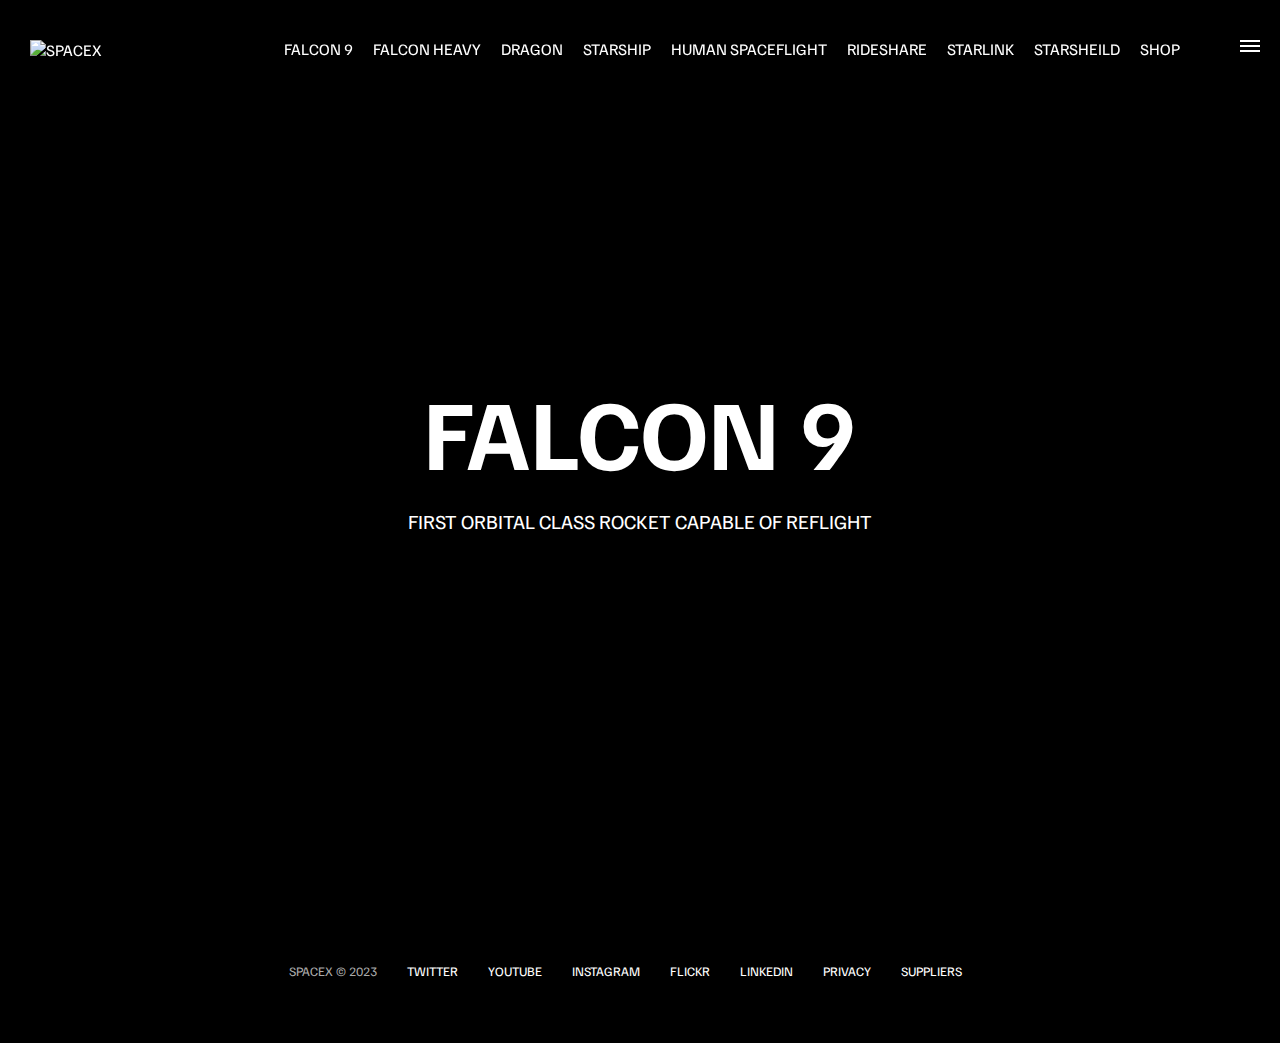
==== falcon9.html @ e47c8a84 "Created inner page layout with fade-in animation" ====
<!DOCTYPE html>
<html lang="en">
  <head>
    <meta charset="UTF-8" />
    <meta name="viewport" content="width=device-width, initial-scale=1.0" />
    <link rel="stylesheet" href="css/style.css" />
    <script src="js/script.js" defer></script>
    <title>SpaceX-Falcon 9</title>
  </head>
  <body>
    <div id="overlay"></div>
    <div id="mobile-menu" class="mobile-main-menu">
      <ul>
        <li><a href="#">Mission</a></li>
        <li><a href="#">Launches</a></li>
        <li><a href="#">Careers</a></li>
        <li><a href="#">Updates</a></li>
        <li><a href="#">Shop</a></li>

        <li class="mobile-only"><a href="falcon9.html">Falcon 9</a></li>
        <li class="mobile-only">
          <a href="falcon-heavy.html">Falcon Heavy</a>
        </li>
        <li class="mobile-only"><a href="dragon.html">Dragon</a></li>
        <li class="mobile-only"><a href="#">Starship</a></li>
        <li class="mobile-only"><a href="#">Human SpaceFlight</a></li>
        <li class="mobile-only"><a href="#">Rideshare</a></li>
        <li class="mobile-only"><a href="#">Starlink</a></li>
        <li class="mobile-only"><a href="#">Starsheild</a></li>
      </ul>
    </div>
    <header class="main-header">
      <div class="logo">
        <a href="index.html">
          <img src="img/logo.png" alt="SpaceX" />
        </a>
      </div>
      <nav class="desktop-main-menu">
        <ul>
          <li><a href="falcon9.html">Falcon 9</a></li>
          <li><a href="falcon-heavy.html">Falcon Heavy</a></li>
          <li><a href="dragon.html">Dragon</a></li>
          <li><a href="#">Starship</a></li>
          <li><a href="#">Human SpaceFlight</a></li>
          <li><a href="#">Rideshare</a></li>
          <li><a href="#">Starlink</a></li>
          <li><a href="#">Starsheild</a></li>
          <li><a href="#">Shop</a></li>
        </ul>
      </nav>
    </header>

    <!-- hamburger Menu -->
    <button id="menu-btn" class="hamburger" type="button">
      <span class="hamburger-top"></span>
      <span class="hamburger-middle"></span>
      <span class="hamburger-bottom"></span>
    </button>

    <section class="section-animate bg-falcon-9"></section>
    <div class="section-inner-center">
        <h3>Falcon 9</h3>
        <p>First orbital class rocket capable of reflight</p>
    </div>

    <footer>
      <ul>
        <li>SpaceX &copy; 2023</li>
        <li><a href="#">Twitter</a></li>
        <li><a href="#">Youtube</a></li>
        <li><a href="#">Instagram</a></li>
        <li><a href="#">Flickr</a></li>
        <li><a href="#">LinkedIn</a></li>
        <li><a href="#">Privacy</a></li>
        <li><a href="#">Suppliers</a></li>
      </ul>
    </footer>
  </body>
</html>
---- css/style.css ----
@import url("https://fonts.googleapis.com/css2?family=Bricolage+Grotesque&family=Familjen+Grotesk:wght@400;600;700&family=Lato&family=Playfair+Display:ital,wght@1,500&family=Roboto:wght@300&display=swap");

*,
*::before,
*::after {
  margin: 0;
  padding: 0;
  box-sizing: border-box;
}

body {
  font-family: "Familjen Grotesk", sans-serif;
  background: #000;
  color: #fff;
}

a {
  text-decoration: none;
  color: #fff;
}

ul {
  list-style: none;
}

/* Header/Navbar */
.main-header {
  position: fixed;
  top: 0;
  left: 0;
  width: 100%;
  z-index: 3;
  display: flex;
  justify-content: space-between;
  align-items: center;
  text-transform: uppercase;
  height: 100px;
  padding: 0 30px;
}

/* Logo */

.logo {
  width: 210px;
  height: auto;
}

.logo img {
  width: 100%;
  display: block;
  height: auto;
}

/* Desktop Menu */

.desktop-main-menu {
  margin-right: 50px;
}

.desktop-main-menu ul {
  display: flex;
}

.desktop-main-menu ul li {
  position: relative;
  margin-right: 20px;
  padding-bottom: 2px;
}

/* Menu item bottom border */
.desktop-main-menu ul li a::after {
  content: "";
  position: absolute;
  bottom: 0;
  left: 0;
  width: 100%;
  height: 1px;
  background: #fff;
  transform: scaleX(0);
  transition: transform 0.6s cubic-bezier(0.19, 1, 0.22, 1);
}

.desktop-main-menu ul li a:hover::after {
  transform: scaleX(1);
}

/* section */
section {
  position: relative;
  height: 100vh;
  background-position: center center;
  background-repeat: no-repeat;
  background-size: cover;
  text-transform: uppercase;
}

.section-inner {
  position: absolute;
  bottom: 200px;
  left: 150px;
  max-width: 560px;
}

.section-inner h4 {
  font-size: 22px;
  margin-bottom: 5px;
  font-weight: 300;
  animation: fadeInUp 0.5s ease-in-out;
}

.section-inner h2 {
  font-size: 50px;
  font-weight: 700;
  margin-bottom: 20px;
  animation: fadeInUp 0.5s ease-in-out 0.2s;
  animation-fill-mode: both; /*stop from showing at start of animation*/
}

.section-inner a {
  animation: fadeInUp 0.5s ease-in-out 0.4s;
  animation-fill-mode: both;
}
/* background images */
.section-a {
  background-image: url("../img/section-a.webp");
}

.section-b {
  background-image: url("../img/section-b.webp");
}

.section-c {
  background-image: url("../img/section-c.webp");
}

.section-d {
  background-image: url("../img/section-d.webp");
}

.section-e {
  background-image: url("../img/section-e.webp");
}

.section-f {
  background-image: url("../img/section-f.webp");
}

.btn {
  position: relative;
  display: inline-block;
  cursor: pointer;
  text-align: center;
  min-width: 130px;
  padding: 15px 50px;
  margin-top: 10px;
  border: 2px solid #fff;
  text-transform: uppercase;
  font-weight: bold;
  overflow: hidden;
  z-index: 2;
}

.btn:hover span {
  color: #000;
}

.btn .hover {
  position: absolute;
  top: 0;
  left: 0;
  width: 100%;
  height: 100%;
  background-color: #fff;
  color: #000;
  z-index: -1;
  transform: translateY(100%);
  transition: transform 0.6s cubic-bezier(0.19, 1, 0.22, 1);
}

.btn:hover .hover {
  transform: translateY(0);
}

.scroll-arrow {
  position: absolute;
  bottom: 50px;
  left: 50%;
  transform: translateY(-50%);
  animation: fadeBounce 5s infinite;
}

/* footer */
footer {
  position: relative;
  padding: 55px 0;
}

footer ul {
  display: flex;
  justify-content: center;
  align-items: center;
  flex-wrap: wrap;
}

footer ul li {
  margin-right: 30px;
  color: #aaa;
  text-transform: uppercase;
  font-size: 13px;
  line-height: 2.5;
}

footer ul li a {
  color: #fff;
  transition: color 0.6s;
}

footer ul li a:hover {
  color: #aaa;
}


/* hamburger menu */
.hamburger {
    position: fixed;
    top: 40px;
    right: 20px;
    z-index: 10;
    cursor: pointer;
    width: 20px;
    height: 20px;
    background: none;
    border: none;
}

.hamburger-top,
.hamburger-middle,
.hamburger-bottom {
    position: absolute;
    width: 20px;
    height: 2px;
    top: 0;
    left: 0;
    background: #fff;
    transition: all 0.5s;
}

.hamburger-middle {
    transform: translateY(5px);
}

.hamburger-bottom {
    transform: translateY(10px);
}

/* transition hamburger to X when open */
.open {
    transform: rotate(90deg);
}

.open .hamburger-top {
    transform: rotate(45deg) translateY(6px) translateX(6px);
}

.open .hamburger-middle {
    display: none;
}

.open .hamburger-bottom {
    transform: rotate(-45deg) translateY(6px) translateX(-6px);

}

/* overlay */
.overlay-show {
    position: fixed;
    top: 0;
    left: 0;
    width: 100%;
    height: 100%;
    background-color: rgba(0,0,0,0.5);
    z-index: 3;
}
/* stop body scroll */
.stop-scrolling {
    overflow: hidden;
}

/* hide mobile main menu  items */
.mobile-only {
    display: none;
}

/* mobile menu */
.mobile-main-menu {
    position: fixed;
    top: 0;
    right: 0;
    width: 350px;
    height: 100%;
    z-index: 4;
    background-color: #000;
    display: flex;
    align-items: center;
    justify-content: center;
    transform: translateX(100%);
    transition: transform 0.6s cubic-bezier(0.19,1,0.22,1);
}

/* Bring menu from right */
.show-menu {
    transform: translateX(0);
}

.mobile-main-menu ul {
    display: flex;
    flex-direction: column;
    align-items: end;
    justify-content: center;
    padding: 50px;
    width: 100%;
}

.mobile-main-menu ul li {
    margin-bottom: 20px;
    font-size: 18px;
    text-transform: uppercase;
    border-bottom: 1px #555 dotted;
    width: 100%;
    text-align: right;
    padding-bottom: 8px;
}

.mobile-main-menu ul li a {
    color: #fff;
    transition: color 0.6s;
}

.mobile-main-menu ul li a:hover {
    color: #aaa;
}

/* inner pages */
.bg-falcon-9 {
    background-image: url('/img/falcon-9.webp');
}

.section-animate {
    animation: fadeIn 2s ease-in-out;

}

.section-inner-center {
    position: absolute;
    top: 50%;
    left: 50%;
    transform: translate(-50%, -50%);
    text-transform: uppercase;
    text-align: center;
}

.section-inner-center h3 {
    font-size: 100px;
    margin-bottom: 15px;
    animation: fadeInUp 0.5s ease-in-out;  
}

.section-inner-center p {
    font-size: 20px;
    animation: fadeInUp 0.5s ease-in-out 0.2s;
    animation-fill-mode: both;
}

/* animations */

@keyframes fadeIn {
    0% {
      opacity: 0;
    }
  
    100% {
      opacity: 1;
    }
  }

@keyframes fadeInUp {
  0% {
    opacity: 0;
    transform: translateY(140px);
  }

  100% {
    opacity: 1;
    transform: translateY(0);
  }
}

@keyframes fadeBounce {
  0%,
  20%,
  50%,
  80%,
  100% {
    opacity: 0;
    transform: translateY(-20px);
  }

  40% {
    opacity: 1;
    transform: translateY(0);
  }
}

/* media queries */

@media (max-width: 960px) {
  /*hide desktop menu */
  .desktop-main-menu {
    display: none;
  }

  /* show main mobile items */
  .mobile-only {
    display: block;
  }
}

@media (max-width: 600px) {
  .section-inner {
    bottom: 75px;
    left: 20px;
  }

  .section-inner h2 {
    font-size: 40px;
  }

  footer ul li:first-child {
    position: absolute;
    top: 30px;
    left: 50%;
    transform: translate(-50%, -50%);
  }

  footer ul li {
    margin-right: 15px;
  }

  .logo {
    width: 150px;
    margin: auto;
  }
}
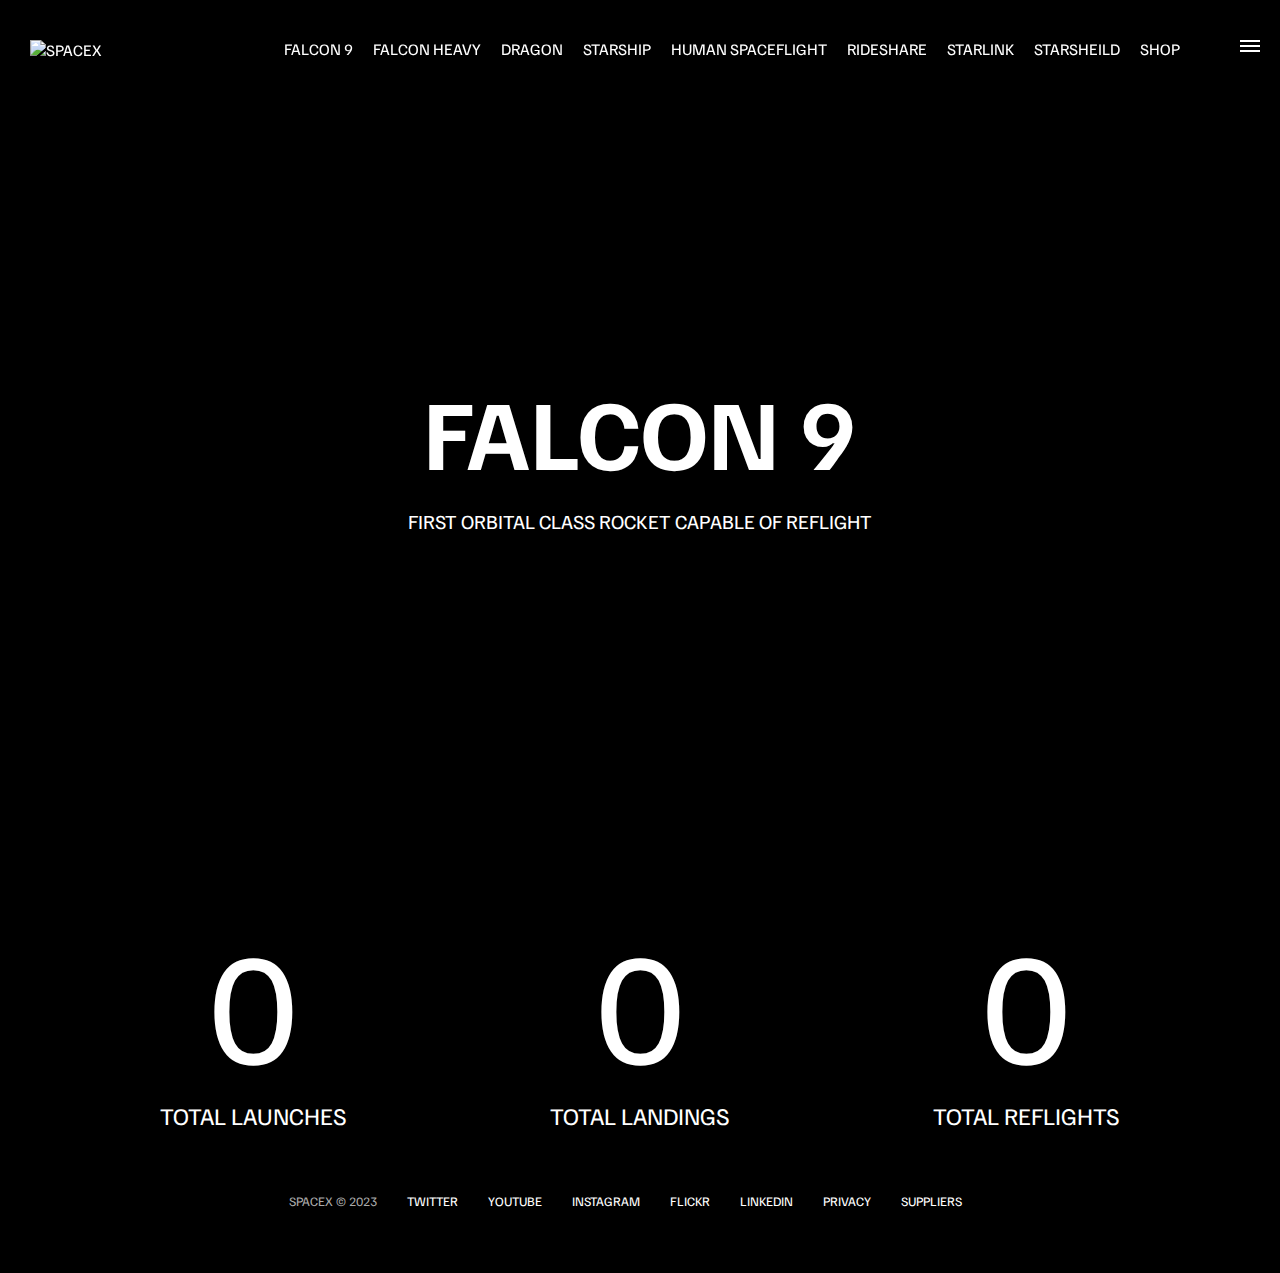
==== commit 12b72c3e: "added stat counter" ====
--- a/falcon9.html
+++ b/falcon9.html
@@ -63,6 +63,21 @@
         <p>First orbital class rocket capable of reflight</p>
     </div>
 
+    <div class="stats">
+        <div>
+            <span class="counter" data-target="3">0</span>
+            <h4>Total Launches</h4>
+        </div>
+        <div>
+            <span class="counter" data-target="7">0</span>
+            <h4>Total Landings</h4>
+        </div>
+        <div>
+            <span class="counter" data-target="4">0</span>
+            <h4>Total Reflights</h4>
+        </div>
+    </div>
+
     <footer>
       <ul>
         <li>SpaceX &copy; 2023</li>
--- a/css/style.css
+++ b/css/style.css
@@ -371,6 +371,27 @@
     animation-fill-mode: both;
 }
 
+/* stats */
+.stats {
+    max-width: 960px;
+    margin: 0 auto;
+    display: flex;
+    align-items: center;
+    justify-content: space-between;
+    text-align: center;
+    text-transform: uppercase;
+}
+
+.stats div span {
+    font-size: 160px;
+}
+
+.stats div h4 {
+    font-size: 24px;
+    font-weight: 300;
+}
+
+
 /* animations */
 
 @keyframes fadeIn {
